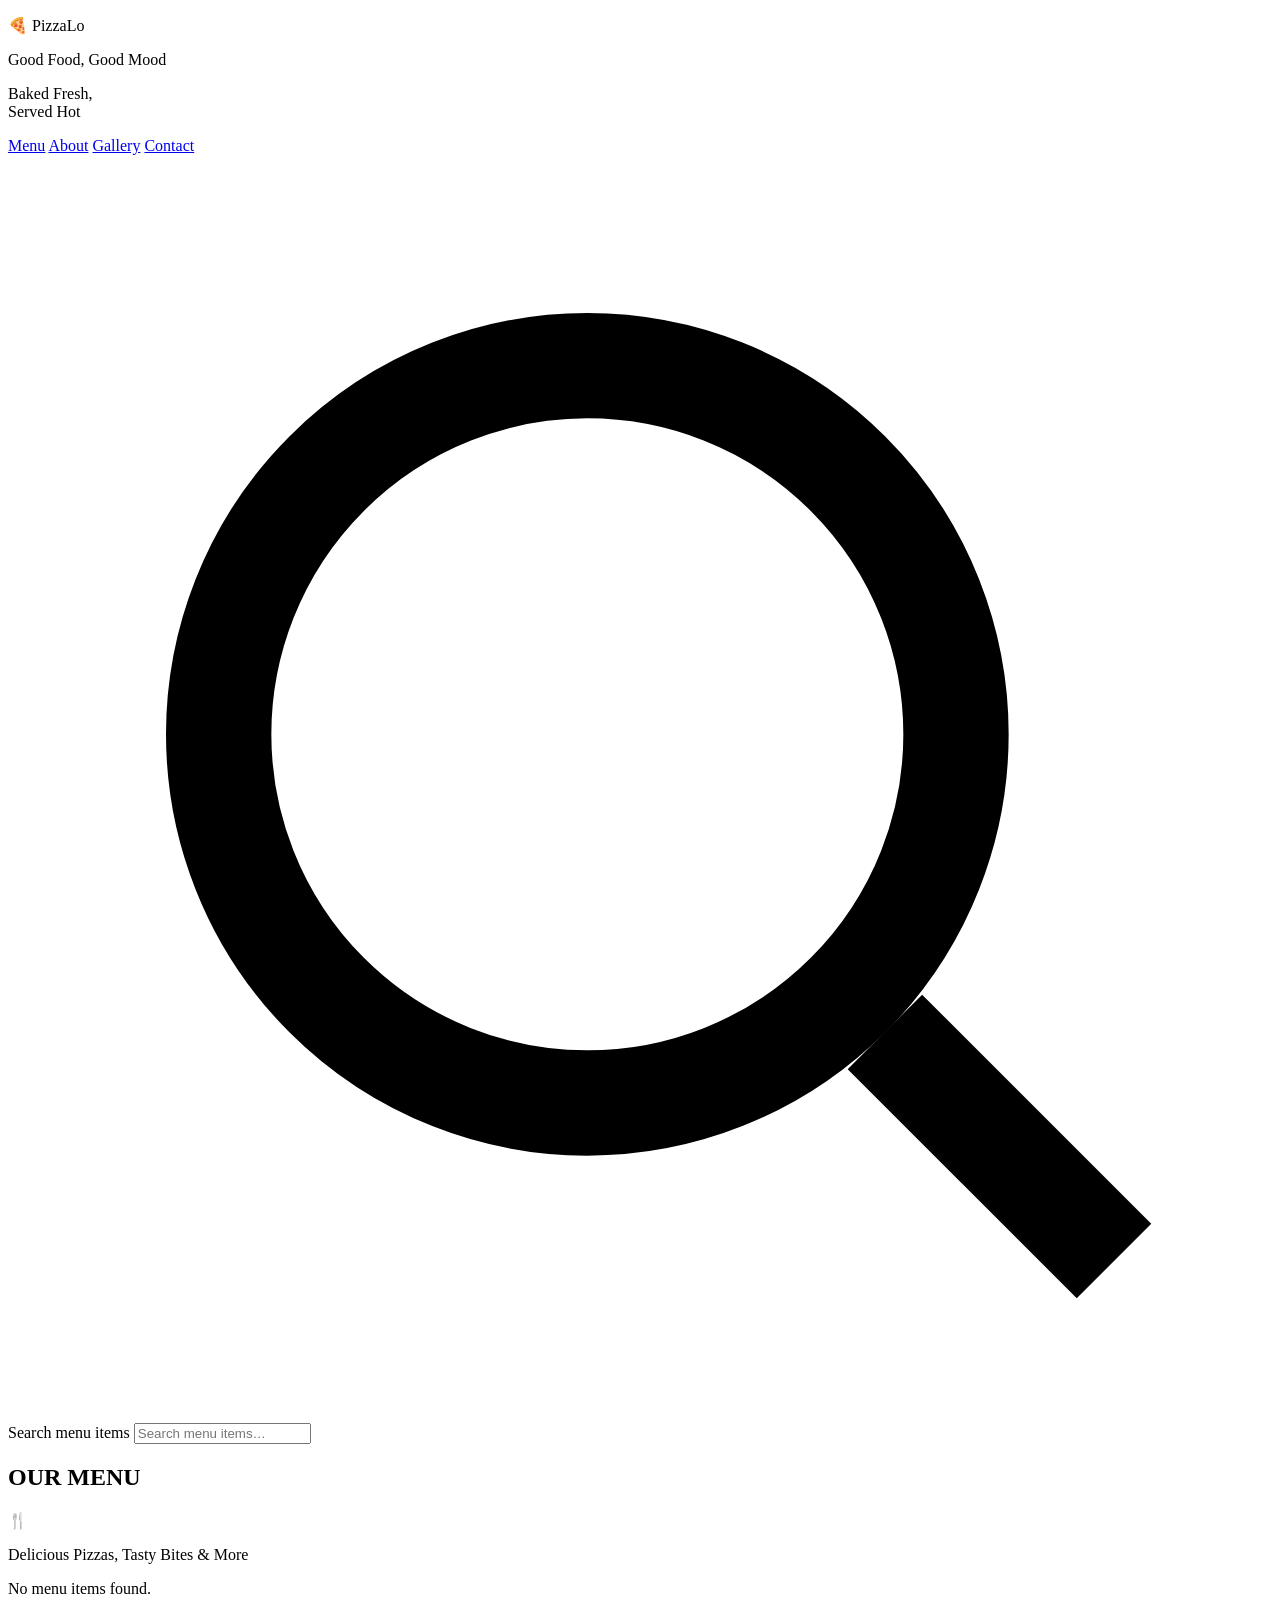
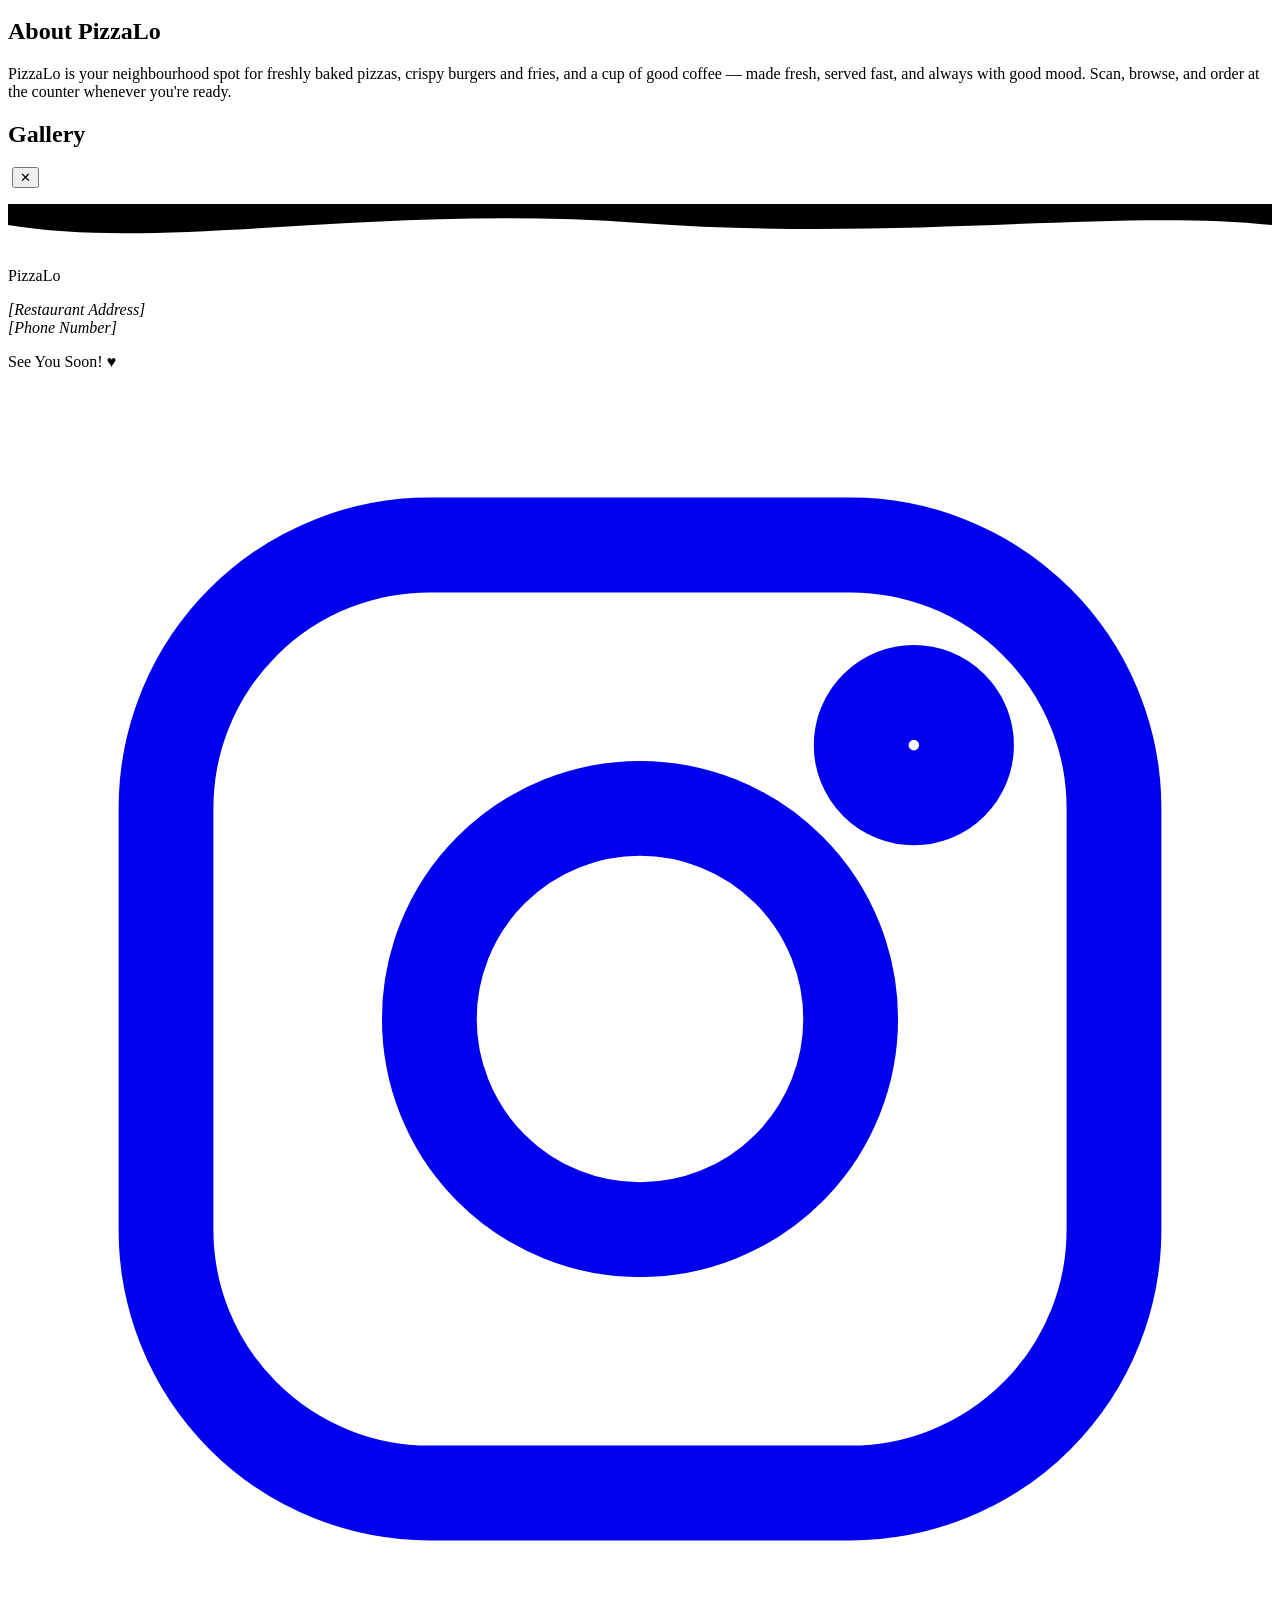
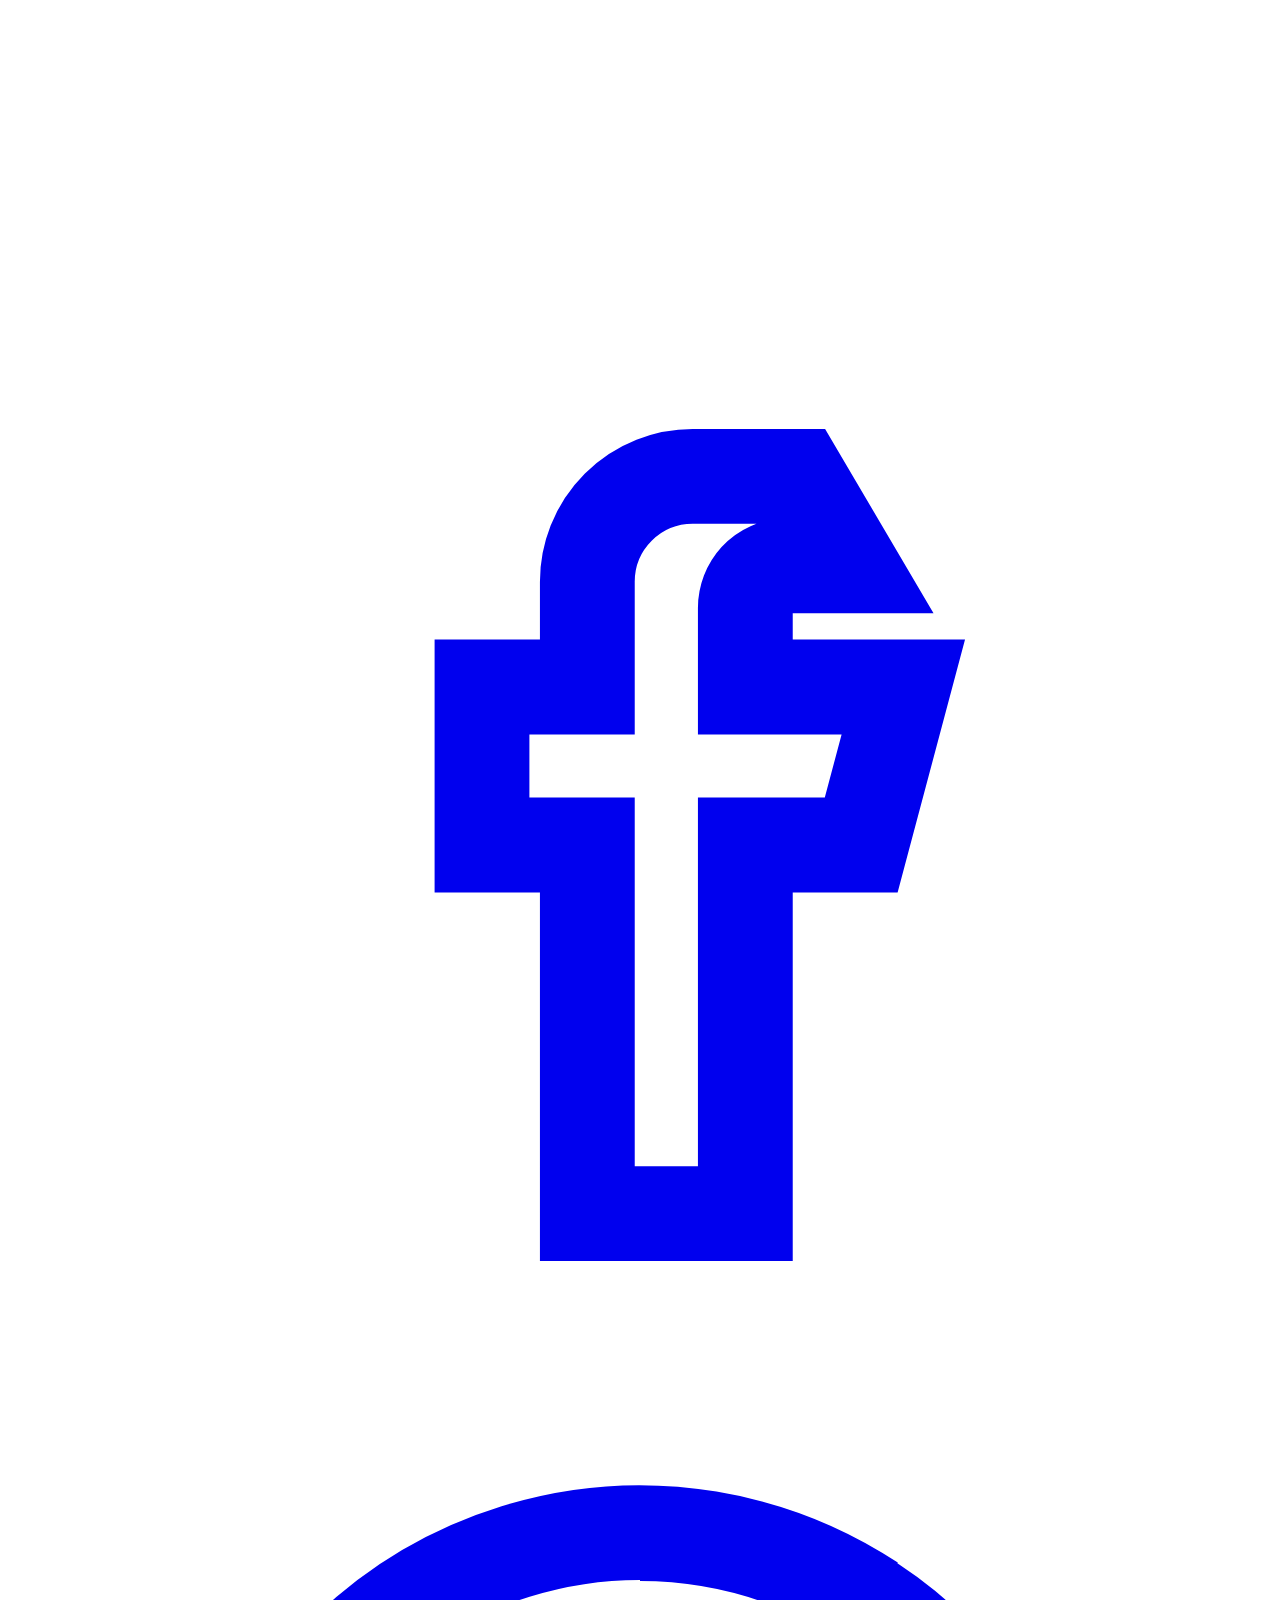
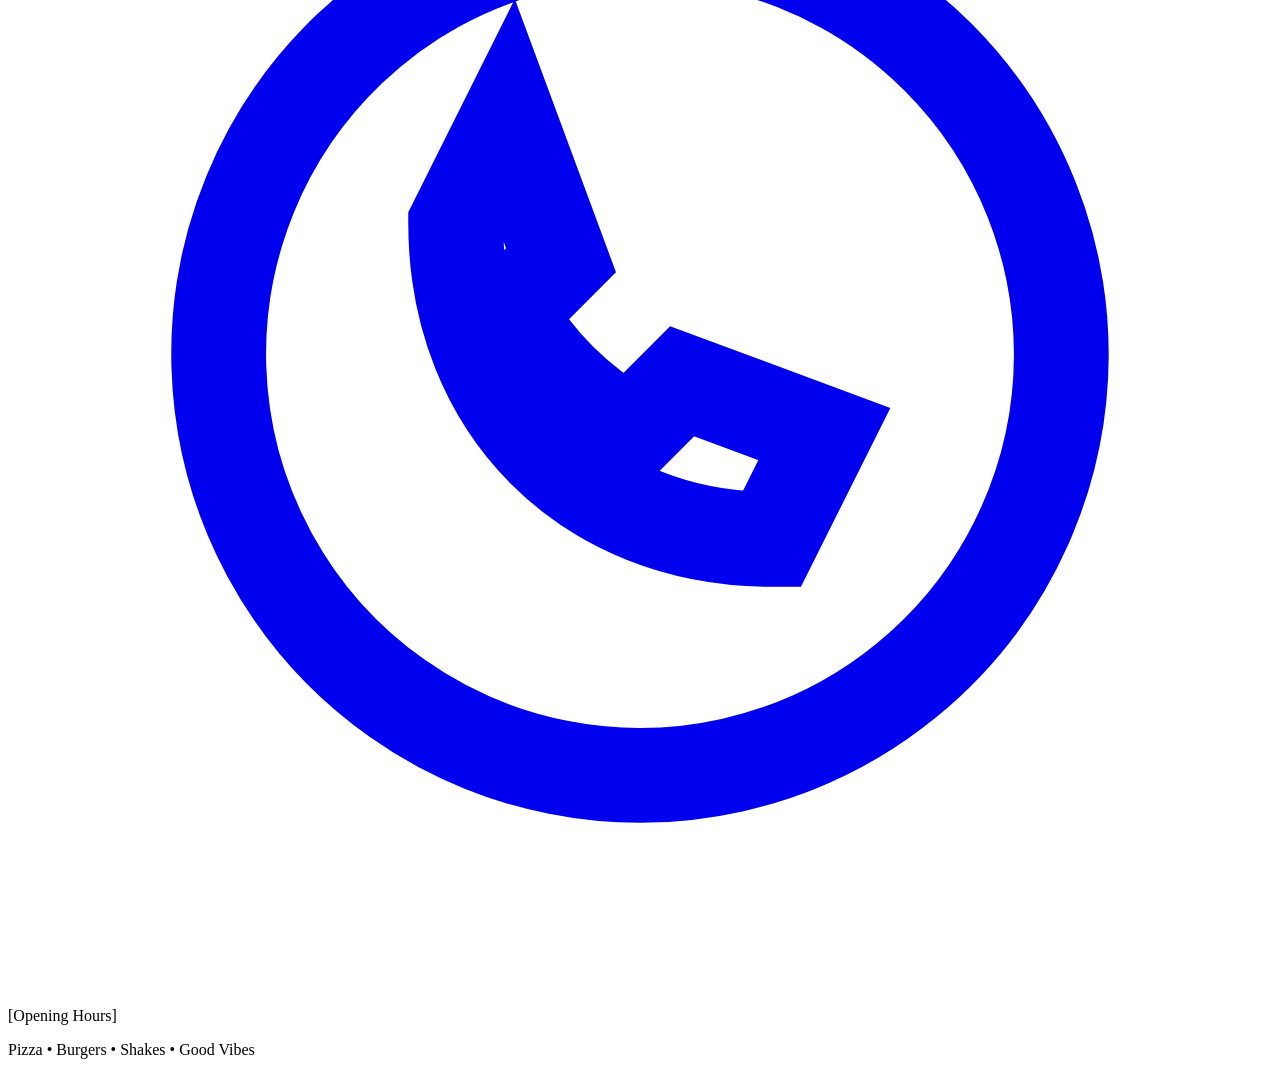
==== index.html @ 0ac421d0 "Create index.html" ====
<!DOCTYPE html>
<html lang="en">
<head>
<meta charset="UTF-8" />
<meta name="viewport" content="width=device-width, initial-scale=1.0, viewport-fit=cover" />
<title>PizzaLo | Digital Menu</title>
<meta name="description" content="PizzaLo's digital menu — freshly baked pizzas, burgers, fries, coffee and shakes. Browse the full menu, search for a dish, and see today's prices." />

<meta property="og:title" content="PizzaLo | Digital Menu" />
<meta property="og:description" content="Good Food, Good Mood. Browse PizzaLo's full menu of pizzas, burgers, fries, coffee and shakes." />
<meta property="og:type" content="website" />

<link rel="icon" href="data:image/svg+xml,<svg xmlns=%22http://www.w3.org/2000/svg%22 viewBox=%220 0 100 100%22><text y=%22.9em%22 font-size=%2290%22>🍕</text></svg>" />

<link rel="preconnect" href="https://fonts.googleapis.com" />
<link rel="preconnect" href="https://fonts.gstatic.com" crossorigin />
<link href="https://fonts.googleapis.com/css2?family=Poppins:wght@500;600;700;800&family=Inter:wght@400;500;600&family=Caveat:wght@600;700&display=swap" rel="stylesheet" />

<link rel="stylesheet" href="style.css" />
</head>
<body>

<!-- ===================== HERO ===================== -->
<header class="hero" style="--hero-image:url('https://images.pexels.com/photos/2741457/pexels-photo-2741457.jpeg?auto=compress&cs=tinysrgb&w=1400');">
  <div class="hero__inner">
    <div class="hero__brand">
      <p class="hero__logo">
        <span class="hero__logo-mark" aria-hidden="true">🍕</span>
        Pizza<span class="hero__logo-lo">Lo</span>
      </p>
      <p class="hero__tagline">Good Food, Good Mood</p>
    </div>
    <p class="hero__flair" aria-hidden="true">Baked Fresh,<br />Served Hot</p>
  </div>
</header>

<!-- ===================== NAVBAR ===================== -->
<nav class="navbar" aria-label="Primary">
  <div class="navbar__inner">
    <div class="navbar__links">
      <a class="navbar__link is-active" href="#menu" data-target="menu">Menu</a>
      <a class="navbar__link" href="#about" data-target="about">About</a>
      <a class="navbar__link" href="#gallery" data-target="gallery">Gallery</a>
      <a class="navbar__link" href="#contact" data-target="contact">Contact</a>
    </div>
    <label class="navbar__search" for="searchInput">
      <svg class="navbar__search-icon" viewBox="0 0 24 24" fill="none" stroke="currentColor" stroke-width="2" aria-hidden="true">
        <circle cx="11" cy="11" r="7"></circle>
        <line x1="21" y1="21" x2="16.65" y2="16.65"></line>
      </svg>
      <span class="visually-hidden">Search menu items</span>
      <input class="navbar__search-input" id="searchInput" type="search" placeholder="Search menu items…" autocomplete="off" />
    </label>
  </div>
</nav>

<main>
  <!-- ===================== MENU INTRO ===================== -->
  <section class="menu-intro" id="menu">
    <h1 class="menu-intro__title">OUR <span>MENU</span></h1>
    <div class="menu-intro__divider" aria-hidden="true">🍴</div>
    <p class="menu-intro__subtitle">Delicious Pizzas, Tasty Bites &amp; More</p>
  </section>

  <!-- ===================== CATEGORY NAV ===================== -->
  <div class="category-nav">
    <div class="category-nav__scroll" id="categoryScroll" role="tablist" aria-label="Menu categories"></div>
  </div>

  <!-- ===================== MENU SECTIONS (rendered by script.js) ===================== -->
  <div class="menu-wrap">
    <div id="menuSections"></div>
    <p class="no-results" id="noResults">No menu items found.</p>
  </div>

  <!-- ===================== ABOUT ===================== -->
  <section class="about-section" id="about">
    <h2 class="section-heading">About PizzaLo</h2>
    <p>PizzaLo is your neighbourhood spot for freshly baked pizzas, crispy burgers and fries, and a cup of good coffee — made fresh, served fast, and always with good mood. Scan, browse, and order at the counter whenever you're ready.</p>
  </section>

  <!-- ===================== GALLERY ===================== -->
  <section class="gallery-section" id="gallery">
    <h2 class="section-heading">Gallery</h2>
    <div class="gallery-grid" id="galleryGrid"></div>
  </section>
</main>

<!-- ===================== ITEM MODAL ===================== -->
<div class="modal-overlay" id="modalOverlay" role="dialog" aria-modal="true" aria-labelledby="modalName">
  <div class="modal">
    <div class="modal__img-wrap">
      <img class="modal__img" id="modalImg" src="" alt="" />
      <button class="modal__close" id="modalClose" type="button" aria-label="Close">✕</button>
    </div>
    <div class="modal__body">
      <p class="modal__name" id="modalName">
        <span class="veg-dot" aria-hidden="true"></span>
        <span id="modalNameText"></span>
      </p>
      <p class="modal__desc" id="modalDesc"></p>
      <p class="modal__price" id="modalPrice"></p>
    </div>
  </div>
</div>

<!-- ===================== FOOTER ===================== -->
<footer class="footer" id="contact">
  <svg class="footer__wave" viewBox="0 0 1200 40" preserveAspectRatio="none" aria-hidden="true">
    <path d="M0,20 C150,45 350,0 600,18 C850,36 1050,4 1200,20 L1200,0 L0,0 Z" style="fill:var(--color-bg)"></path>
  </svg>
  <div class="footer__inner">
    <div class="footer__col">
      <p class="footer__brand">Pizza<span>Lo</span></p>
      <address class="footer__address">
        [Restaurant Address]<br />
        [Phone Number]
      </address>
    </div>

    <div class="footer__middle">
      <p class="footer__see-you">See You Soon! ♥</p>
      <div class="footer__social">
        <a href="#" aria-label="PizzaLo on Instagram">
          <svg viewBox="0 0 24 24" fill="none" stroke="currentColor" stroke-width="1.8"><rect x="3" y="3" width="18" height="18" rx="5"></rect><circle cx="12" cy="12" r="4"></circle><circle cx="17.2" cy="6.8" r="1"></circle></svg>
        </a>
        <a href="#" aria-label="PizzaLo on Facebook">
          <svg viewBox="0 0 24 24" fill="none" stroke="currentColor" stroke-width="1.8"><path d="M15 8h-2a2 2 0 0 0-2 2v2H9v3h2v7h3v-7h2.2l.8-3H14v-1.5c0-.4.3-.8.8-.8H16z"></path></svg>
        </a>
        <a href="#" aria-label="PizzaLo on WhatsApp">
          <svg viewBox="0 0 24 24" fill="none" stroke="currentColor" stroke-width="1.8"><path d="M20 12a8 8 0 1 1-3.6-6.7"></path><path d="M12 4a8 8 0 0 1 8 8"></path><path d="M8.5 9.5c0 3.5 2.5 6 6 6l1-2-2.7-1-1 1c-1-.6-1.8-1.4-2.3-2.3l1-1-1-2.7z"></path></svg>
        </a>
      </div>
    </div>

    <div class="footer__right">
      <p class="footer__hours">[Opening Hours]</p>
      <p class="footer__tags">Pizza • Burgers • Shakes • Good Vibes</p>
    </div>
  </div>
</footer>

<script src="script.js"></script>
</body>
</html>
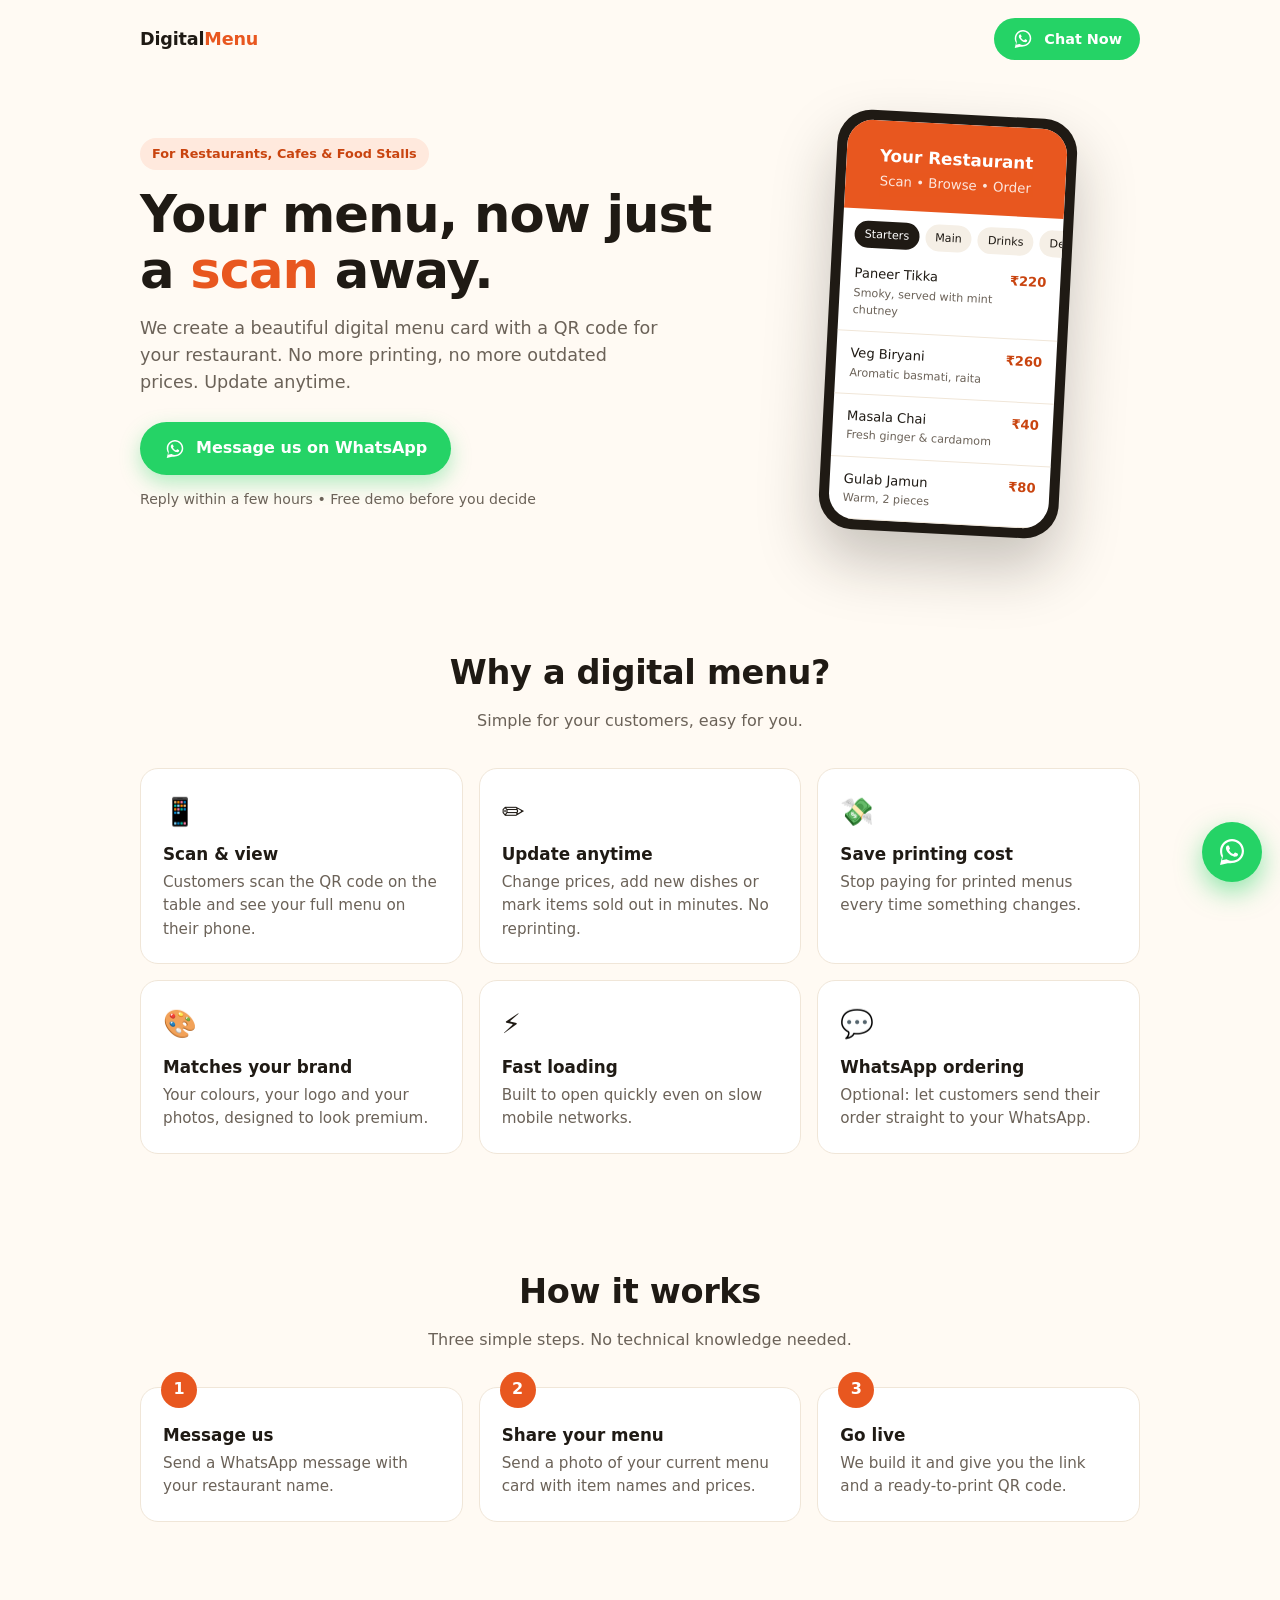
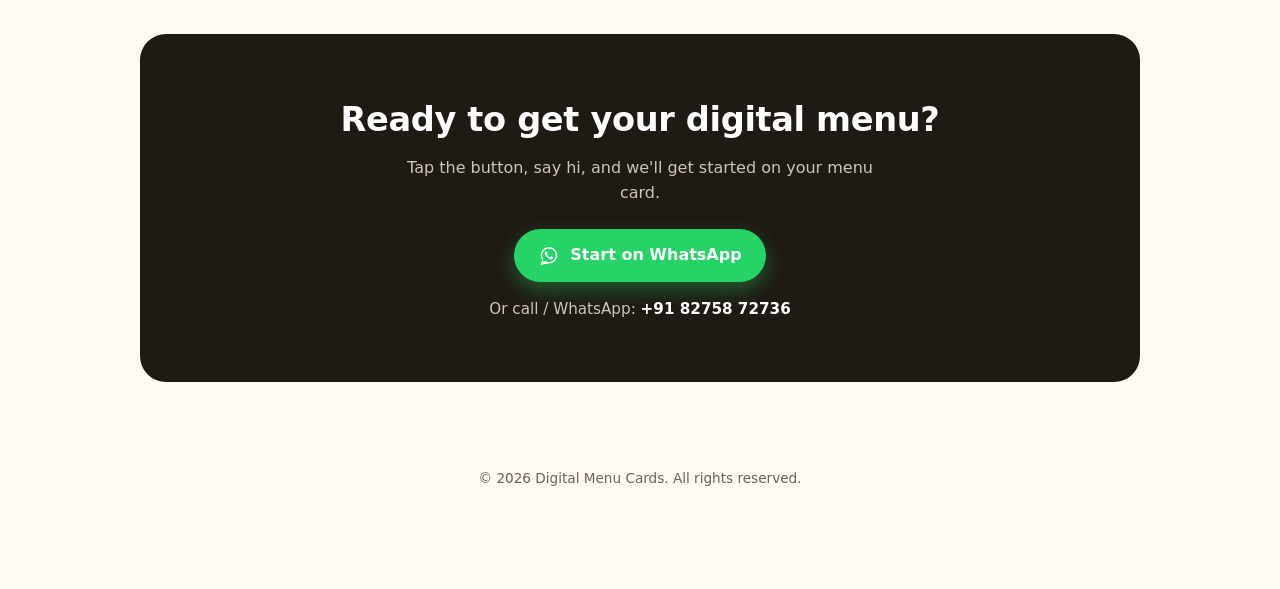
==== commit 004f26e1: "Update index.html" ====
--- a/index.html
+++ b/index.html
@@ -1,145 +1,220 @@
 <!DOCTYPE html>
 <html lang="en">
 <head>
-<meta charset="UTF-8" />
-<meta name="viewport" content="width=device-width, initial-scale=1.0, viewport-fit=cover" />
-<title>PizzaLo | Digital Menu</title>
-<meta name="description" content="PizzaLo's digital menu — freshly baked pizzas, burgers, fries, coffee and shakes. Browse the full menu, search for a dish, and see today's prices." />
-
-<meta property="og:title" content="PizzaLo | Digital Menu" />
-<meta property="og:description" content="Good Food, Good Mood. Browse PizzaLo's full menu of pizzas, burgers, fries, coffee and shakes." />
-<meta property="og:type" content="website" />
-
-<link rel="icon" href="data:image/svg+xml,<svg xmlns=%22http://www.w3.org/2000/svg%22 viewBox=%220 0 100 100%22><text y=%22.9em%22 font-size=%2290%22>🍕</text></svg>" />
-
-<link rel="preconnect" href="https://fonts.googleapis.com" />
-<link rel="preconnect" href="https://fonts.gstatic.com" crossorigin />
-<link href="https://fonts.googleapis.com/css2?family=Poppins:wght@500;600;700;800&family=Inter:wght@400;500;600&family=Caveat:wght@600;700&display=swap" rel="stylesheet" />
-
-<link rel="stylesheet" href="style.css" />
+<meta charset="UTF-8">
+<meta name="viewport" content="width=device-width, initial-scale=1">
+<title>Digital Menu Card for Your Restaurant</title>
+<meta name="description" content="Get a beautiful digital menu card with QR code for your restaurant or cafe. Message us on WhatsApp to get started.">
+<style>
+  :root{
+    --bg:#fffaf3;
+    --ink:#1f1a14;
+    --muted:#6b6258;
+    --brand:#e8571f;
+    --brand-dark:#c9440f;
+    --card:#ffffff;
+    --line:#f0e6d8;
+    --wa:#25d366;
+    --wa-dark:#1ebe5a;
+  }
+  *{box-sizing:border-box;margin:0;padding:0}
+  html{scroll-behavior:smooth}
+  body{
+    font-family:system-ui,-apple-system,"Segoe UI",Roboto,Arial,sans-serif;
+    background:var(--bg);color:var(--ink);line-height:1.55;
+    -webkit-font-smoothing:antialiased;
+  }
+  .wrap{max-width:1040px;margin:0 auto;padding:0 20px}
+
+  /* Header */
+  header{padding:18px 0}
+  header .wrap{display:flex;align-items:center;justify-content:space-between}
+  .logo{font-weight:800;font-size:1.1rem;letter-spacing:-.01em}
+  .logo span{color:var(--brand)}
+
+  /* Buttons */
+  .btn{
+    display:inline-flex;align-items:center;gap:10px;
+    background:var(--wa);color:#fff;text-decoration:none;
+    font-weight:700;font-size:1rem;padding:14px 24px;border-radius:999px;
+    box-shadow:0 8px 20px rgba(37,211,102,.35);
+    transition:transform .15s ease,background .15s ease;
+  }
+  .btn:hover{background:var(--wa-dark);transform:translateY(-2px)}
+  .btn svg{width:22px;height:22px;fill:#fff;flex:none}
+  .btn.small{padding:10px 18px;font-size:.9rem;box-shadow:none}
+
+  /* Hero */
+  .hero{padding:36px 0 56px}
+  .hero .wrap{display:grid;gap:40px;align-items:center}
+  .tag{
+    display:inline-block;background:#ffe9dd;color:var(--brand-dark);
+    font-weight:700;font-size:.8rem;padding:6px 12px;border-radius:999px;margin-bottom:16px;
+  }
+  h1{font-size:clamp(2rem,6vw,3.2rem);line-height:1.1;letter-spacing:-.02em;margin-bottom:16px}
+  h1 em{font-style:normal;color:var(--brand)}
+  .hero p.lead{color:var(--muted);font-size:1.1rem;max-width:520px;margin-bottom:26px}
+  .note{margin-top:14px;font-size:.88rem;color:var(--muted)}
+
+  /* Phone mockup */
+  .phone{
+    width:240px;margin:0 auto;background:#1f1a14;border-radius:34px;padding:10px;
+    box-shadow:0 30px 60px rgba(31,26,20,.25);transform:rotate(3deg);
+  }
+  .screen{background:#fff;border-radius:26px;overflow:hidden;min-height:400px}
+  .screen .top{background:var(--brand);color:#fff;padding:22px 16px 16px;text-align:center}
+  .screen .top b{display:block;font-size:1.05rem}
+  .screen .top small{opacity:.85}
+  .chips{display:flex;gap:6px;padding:12px 12px 4px;overflow:hidden}
+  .chips span{font-size:.7rem;padding:5px 10px;border-radius:999px;background:#f5efe6;white-space:nowrap}
+  .chips span:first-child{background:var(--ink);color:#fff}
+  .item{display:flex;justify-content:space-between;gap:10px;padding:12px 14px;border-bottom:1px solid var(--line);font-size:.82rem}
+  .item small{display:block;color:var(--muted);font-size:.7rem}
+  .item strong{color:var(--brand-dark);white-space:nowrap}
+
+  /* Sections */
+  section{padding:56px 0}
+  h2{font-size:clamp(1.5rem,4vw,2.1rem);letter-spacing:-.01em;margin-bottom:10px;text-align:center}
+  .sub{color:var(--muted);text-align:center;max-width:560px;margin:0 auto 34px}
+
+  .grid{display:grid;gap:16px}
+  .card{background:var(--card);border:1px solid var(--line);border-radius:18px;padding:22px}
+  .card .ico{font-size:1.7rem;margin-bottom:8px}
+  .card h3{font-size:1.05rem;margin-bottom:4px}
+  .card p{color:var(--muted);font-size:.95rem}
+
+  .steps .card{position:relative;padding-top:34px}
+  .num{
+    position:absolute;top:-16px;left:20px;width:36px;height:36px;border-radius:50%;
+    background:var(--brand);color:#fff;font-weight:800;display:grid;place-items:center;
+  }
+
+  /* CTA */
+  .cta{
+    background:var(--ink);color:#fff;border-radius:26px;padding:44px 24px;text-align:center;
+  }
+  .cta h2{color:#fff}
+  .cta p{color:#cfc6ba;margin:0 auto 24px;max-width:480px}
+  .cta .phone-num{display:block;margin-top:16px;color:#cfc6ba;font-size:.95rem}
+  .cta .phone-num a{color:#fff;font-weight:700;text-decoration:none}
+
+  footer{text-align:center;color:var(--muted);font-size:.85rem;padding:30px 0 100px}
+
+  /* Floating WhatsApp */
+  .float{
+    position:fixed;right:18px;bottom:18px;z-index:50;width:60px;height:60px;border-radius:50%;
+    background:var(--wa);display:grid;place-items:center;
+    box-shadow:0 10px 26px rgba(37,211,102,.5);transition:transform .15s ease;
+  }
+  .float:hover{transform:scale(1.08)}
+  .float svg{width:32px;height:32px;fill:#fff}
+
+  @media(min-width:760px){
+    .hero .wrap{grid-template-columns:1.2fr .8fr}
+    .grid.three{grid-template-columns:repeat(3,1fr)}
+    .grid.two{grid-template-columns:repeat(2,1fr)}
+    .cta{padding:60px 40px}
+  }
+</style>
 </head>
 <body>
 
-<!-- ===================== HERO ===================== -->
-<header class="hero" style="--hero-image:url('https://images.pexels.com/photos/2741457/pexels-photo-2741457.jpeg?auto=compress&cs=tinysrgb&w=1400');">
-  <div class="hero__inner">
-    <div class="hero__brand">
-      <p class="hero__logo">
-        <span class="hero__logo-mark" aria-hidden="true">🍕</span>
-        Pizza<span class="hero__logo-lo">Lo</span>
-      </p>
-      <p class="hero__tagline">Good Food, Good Mood</p>
-    </div>
-    <p class="hero__flair" aria-hidden="true">Baked Fresh,<br />Served Hot</p>
+<!-- WhatsApp icon (reused) -->
+<svg width="0" height="0" style="position:absolute" aria-hidden="true">
+  <symbol id="wa" viewBox="0 0 32 32">
+    <path d="M16.003 3C9.375 3 4 8.373 4 15c0 2.385.697 4.607 1.894 6.48L4 29l7.7-1.857A11.94 11.94 0 0 0 16.003 27C22.63 27 28 21.627 28 15S22.63 3 16.003 3zm0 21.8c-1.86 0-3.6-.5-5.1-1.37l-.37-.22-4.57 1.1 1.14-4.45-.24-.38A9.76 9.76 0 0 1 6.2 15c0-5.42 4.4-9.8 9.8-9.8 5.4 0 9.8 4.38 9.8 9.8s-4.4 9.8-9.8 9.8zm5.4-7.34c-.3-.15-1.75-.86-2.02-.96-.27-.1-.47-.15-.67.15-.2.3-.77.96-.94 1.16-.17.2-.35.22-.65.07-.3-.15-1.26-.46-2.4-1.48-.89-.79-1.49-1.77-1.66-2.07-.17-.3-.02-.46.13-.61.14-.13.3-.35.45-.52.15-.17.2-.3.3-.5.1-.2.05-.37-.02-.52-.08-.15-.67-1.62-.92-2.22-.24-.58-.49-.5-.67-.51h-.57c-.2 0-.52.07-.8.37-.27.3-1.04 1.02-1.04 2.48s1.07 2.88 1.22 3.08c.15.2 2.1 3.2 5.08 4.49.71.31 1.26.49 1.7.63.71.23 1.36.2 1.87.12.57-.08 1.75-.72 2-1.41.25-.7.25-1.29.17-1.41-.07-.13-.27-.2-.57-.35z"/>
+  </symbol>
+</svg>
+
+<header>
+  <div class="wrap">
+    <div class="logo">Digital<span>Menu</span></div>
+    <a class="btn small" href="https://wa.me/918275872736?text=Hi%2C%20I%20want%20to%20make%20a%20digital%20menu%20card%20for%20my%20restaurant." target="_blank" rel="noopener">
+      <svg><use href="#wa"/></svg> Chat Now
+    </a>
   </div>
 </header>
 
-<!-- ===================== NAVBAR ===================== -->
-<nav class="navbar" aria-label="Primary">
-  <div class="navbar__inner">
-    <div class="navbar__links">
-      <a class="navbar__link is-active" href="#menu" data-target="menu">Menu</a>
-      <a class="navbar__link" href="#about" data-target="about">About</a>
-      <a class="navbar__link" href="#gallery" data-target="gallery">Gallery</a>
-      <a class="navbar__link" href="#contact" data-target="contact">Contact</a>
-    </div>
-    <label class="navbar__search" for="searchInput">
-      <svg class="navbar__search-icon" viewBox="0 0 24 24" fill="none" stroke="currentColor" stroke-width="2" aria-hidden="true">
-        <circle cx="11" cy="11" r="7"></circle>
-        <line x1="21" y1="21" x2="16.65" y2="16.65"></line>
-      </svg>
-      <span class="visually-hidden">Search menu items</span>
-      <input class="navbar__search-input" id="searchInput" type="search" placeholder="Search menu items…" autocomplete="off" />
-    </label>
+<main>
+  <!-- HERO -->
+  <div class="hero">
+    <div class="wrap">
+      <div>
+        <span class="tag">For Restaurants, Cafes &amp; Food Stalls</span>
+        <h1>Your menu, now just a <em>scan</em> away.</h1>
+        <p class="lead">We create a beautiful digital menu card with a QR code for your restaurant. No more printing, no more outdated prices. Update anytime.</p>
+        <a class="btn" href="https://wa.me/918275872736?text=Hi%2C%20I%20want%20to%20make%20a%20digital%20menu%20card%20for%20my%20restaurant." target="_blank" rel="noopener">
+          <svg><use href="#wa"/></svg> Message us on WhatsApp
+        </a>
+        <p class="note">Reply within a few hours &bull; Free demo before you decide</p>
+      </div>
+
+      <div class="phone" aria-hidden="true">
+        <div class="screen">
+          <div class="top"><b>Your Restaurant</b><small>Scan &bull; Browse &bull; Order</small></div>
+          <div class="chips"><span>Starters</span><span>Main</span><span>Drinks</span><span>Desserts</span></div>
+          <div class="item"><div>Paneer Tikka<small>Smoky, served with mint chutney</small></div><strong>₹220</strong></div>
+          <div class="item"><div>Veg Biryani<small>Aromatic basmati, raita</small></div><strong>₹260</strong></div>
+          <div class="item"><div>Masala Chai<small>Fresh ginger &amp; cardamom</small></div><strong>₹40</strong></div>
+          <div class="item"><div>Gulab Jamun<small>Warm, 2 pieces</small></div><strong>₹80</strong></div>
+        </div>
+      </div>
+    </div>
   </div>
-</nav>
-
-<main>
-  <!-- ===================== MENU INTRO ===================== -->
-  <section class="menu-intro" id="menu">
-    <h1 class="menu-intro__title">OUR <span>MENU</span></h1>
-    <div class="menu-intro__divider" aria-hidden="true">🍴</div>
-    <p class="menu-intro__subtitle">Delicious Pizzas, Tasty Bites &amp; More</p>
+
+  <!-- BENEFITS -->
+  <section>
+    <div class="wrap">
+      <h2>Why a digital menu?</h2>
+      <p class="sub">Simple for your customers, easy for you.</p>
+      <div class="grid three">
+        <div class="card"><div class="ico">📱</div><h3>Scan &amp; view</h3><p>Customers scan the QR code on the table and see your full menu on their phone.</p></div>
+        <div class="card"><div class="ico">✏️</div><h3>Update anytime</h3><p>Change prices, add new dishes or mark items sold out in minutes. No reprinting.</p></div>
+        <div class="card"><div class="ico">💸</div><h3>Save printing cost</h3><p>Stop paying for printed menus every time something changes.</p></div>
+        <div class="card"><div class="ico">🎨</div><h3>Matches your brand</h3><p>Your colours, your logo and your photos, designed to look premium.</p></div>
+        <div class="card"><div class="ico">⚡</div><h3>Fast loading</h3><p>Built to open quickly even on slow mobile networks.</p></div>
+        <div class="card"><div class="ico">💬</div><h3>WhatsApp ordering</h3><p>Optional: let customers send their order straight to your WhatsApp.</p></div>
+      </div>
+    </div>
   </section>
 
-  <!-- ===================== CATEGORY NAV ===================== -->
-  <div class="category-nav">
-    <div class="category-nav__scroll" id="categoryScroll" role="tablist" aria-label="Menu categories"></div>
-  </div>
-
-  <!-- ===================== MENU SECTIONS (rendered by script.js) ===================== -->
-  <div class="menu-wrap">
-    <div id="menuSections"></div>
-    <p class="no-results" id="noResults">No menu items found.</p>
-  </div>
-
-  <!-- ===================== ABOUT ===================== -->
-  <section class="about-section" id="about">
-    <h2 class="section-heading">About PizzaLo</h2>
-    <p>PizzaLo is your neighbourhood spot for freshly baked pizzas, crispy burgers and fries, and a cup of good coffee — made fresh, served fast, and always with good mood. Scan, browse, and order at the counter whenever you're ready.</p>
+  <!-- HOW IT WORKS -->
+  <section>
+    <div class="wrap">
+      <h2>How it works</h2>
+      <p class="sub">Three simple steps. No technical knowledge needed.</p>
+      <div class="grid three steps" style="margin-top:28px">
+        <div class="card"><div class="num">1</div><h3>Message us</h3><p>Send a WhatsApp message with your restaurant name.</p></div>
+        <div class="card"><div class="num">2</div><h3>Share your menu</h3><p>Send a photo of your current menu card with item names and prices.</p></div>
+        <div class="card"><div class="num">3</div><h3>Go live</h3><p>We build it and give you the link and a ready-to-print QR code.</p></div>
+      </div>
+    </div>
   </section>
 
-  <!-- ===================== GALLERY ===================== -->
-  <section class="gallery-section" id="gallery">
-    <h2 class="section-heading">Gallery</h2>
-    <div class="gallery-grid" id="galleryGrid"></div>
+  <!-- CTA -->
+  <section>
+    <div class="wrap">
+      <div class="cta">
+        <h2>Ready to get your digital menu?</h2>
+        <p>Tap the button, say hi, and we'll get started on your menu card.</p>
+        <a class="btn" href="https://wa.me/918275872736?text=Hi%2C%20I%20want%20to%20make%20a%20digital%20menu%20card%20for%20my%20restaurant." target="_blank" rel="noopener">
+          <svg><use href="#wa"/></svg> Start on WhatsApp
+        </a>
+        <span class="phone-num">Or call / WhatsApp: <a href="tel:+918275872736">+91 82758 72736</a></span>
+      </div>
+    </div>
   </section>
 </main>
 
-<!-- ===================== ITEM MODAL ===================== -->
-<div class="modal-overlay" id="modalOverlay" role="dialog" aria-modal="true" aria-labelledby="modalName">
-  <div class="modal">
-    <div class="modal__img-wrap">
-      <img class="modal__img" id="modalImg" src="" alt="" />
-      <button class="modal__close" id="modalClose" type="button" aria-label="Close">✕</button>
-    </div>
-    <div class="modal__body">
-      <p class="modal__name" id="modalName">
-        <span class="veg-dot" aria-hidden="true"></span>
-        <span id="modalNameText"></span>
-      </p>
-      <p class="modal__desc" id="modalDesc"></p>
-      <p class="modal__price" id="modalPrice"></p>
-    </div>
-  </div>
-</div>
-
-<!-- ===================== FOOTER ===================== -->
-<footer class="footer" id="contact">
-  <svg class="footer__wave" viewBox="0 0 1200 40" preserveAspectRatio="none" aria-hidden="true">
-    <path d="M0,20 C150,45 350,0 600,18 C850,36 1050,4 1200,20 L1200,0 L0,0 Z" style="fill:var(--color-bg)"></path>
-  </svg>
-  <div class="footer__inner">
-    <div class="footer__col">
-      <p class="footer__brand">Pizza<span>Lo</span></p>
-      <address class="footer__address">
-        [Restaurant Address]<br />
-        [Phone Number]
-      </address>
-    </div>
-
-    <div class="footer__middle">
-      <p class="footer__see-you">See You Soon! ♥</p>
-      <div class="footer__social">
-        <a href="#" aria-label="PizzaLo on Instagram">
-          <svg viewBox="0 0 24 24" fill="none" stroke="currentColor" stroke-width="1.8"><rect x="3" y="3" width="18" height="18" rx="5"></rect><circle cx="12" cy="12" r="4"></circle><circle cx="17.2" cy="6.8" r="1"></circle></svg>
-        </a>
-        <a href="#" aria-label="PizzaLo on Facebook">
-          <svg viewBox="0 0 24 24" fill="none" stroke="currentColor" stroke-width="1.8"><path d="M15 8h-2a2 2 0 0 0-2 2v2H9v3h2v7h3v-7h2.2l.8-3H14v-1.5c0-.4.3-.8.8-.8H16z"></path></svg>
-        </a>
-        <a href="#" aria-label="PizzaLo on WhatsApp">
-          <svg viewBox="0 0 24 24" fill="none" stroke="currentColor" stroke-width="1.8"><path d="M20 12a8 8 0 1 1-3.6-6.7"></path><path d="M12 4a8 8 0 0 1 8 8"></path><path d="M8.5 9.5c0 3.5 2.5 6 6 6l1-2-2.7-1-1 1c-1-.6-1.8-1.4-2.3-2.3l1-1-1-2.7z"></path></svg>
-        </a>
-      </div>
-    </div>
-
-    <div class="footer__right">
-      <p class="footer__hours">[Opening Hours]</p>
-      <p class="footer__tags">Pizza • Burgers • Shakes • Good Vibes</p>
-    </div>
-  </div>
+<footer>
+  <div class="wrap">&copy; <span id="y"></span> Digital Menu Cards. All rights reserved.</div>
 </footer>
 
-<script src="script.js"></script>
+<!-- Floating WhatsApp button -->
+<a class="float" href="https://wa.me/918275872736?text=Hi%2C%20I%20want%20to%20make%20a%20digital%20menu%20card%20for%20my%20restaurant." target="_blank" rel="noopener" aria-label="Chat on WhatsApp">
+  <svg><use href="#wa"/></svg>
+</a>
+
+<script>document.getElementById('y').textContent = new Date().getFullYear();</script>
 </body>
 </html>
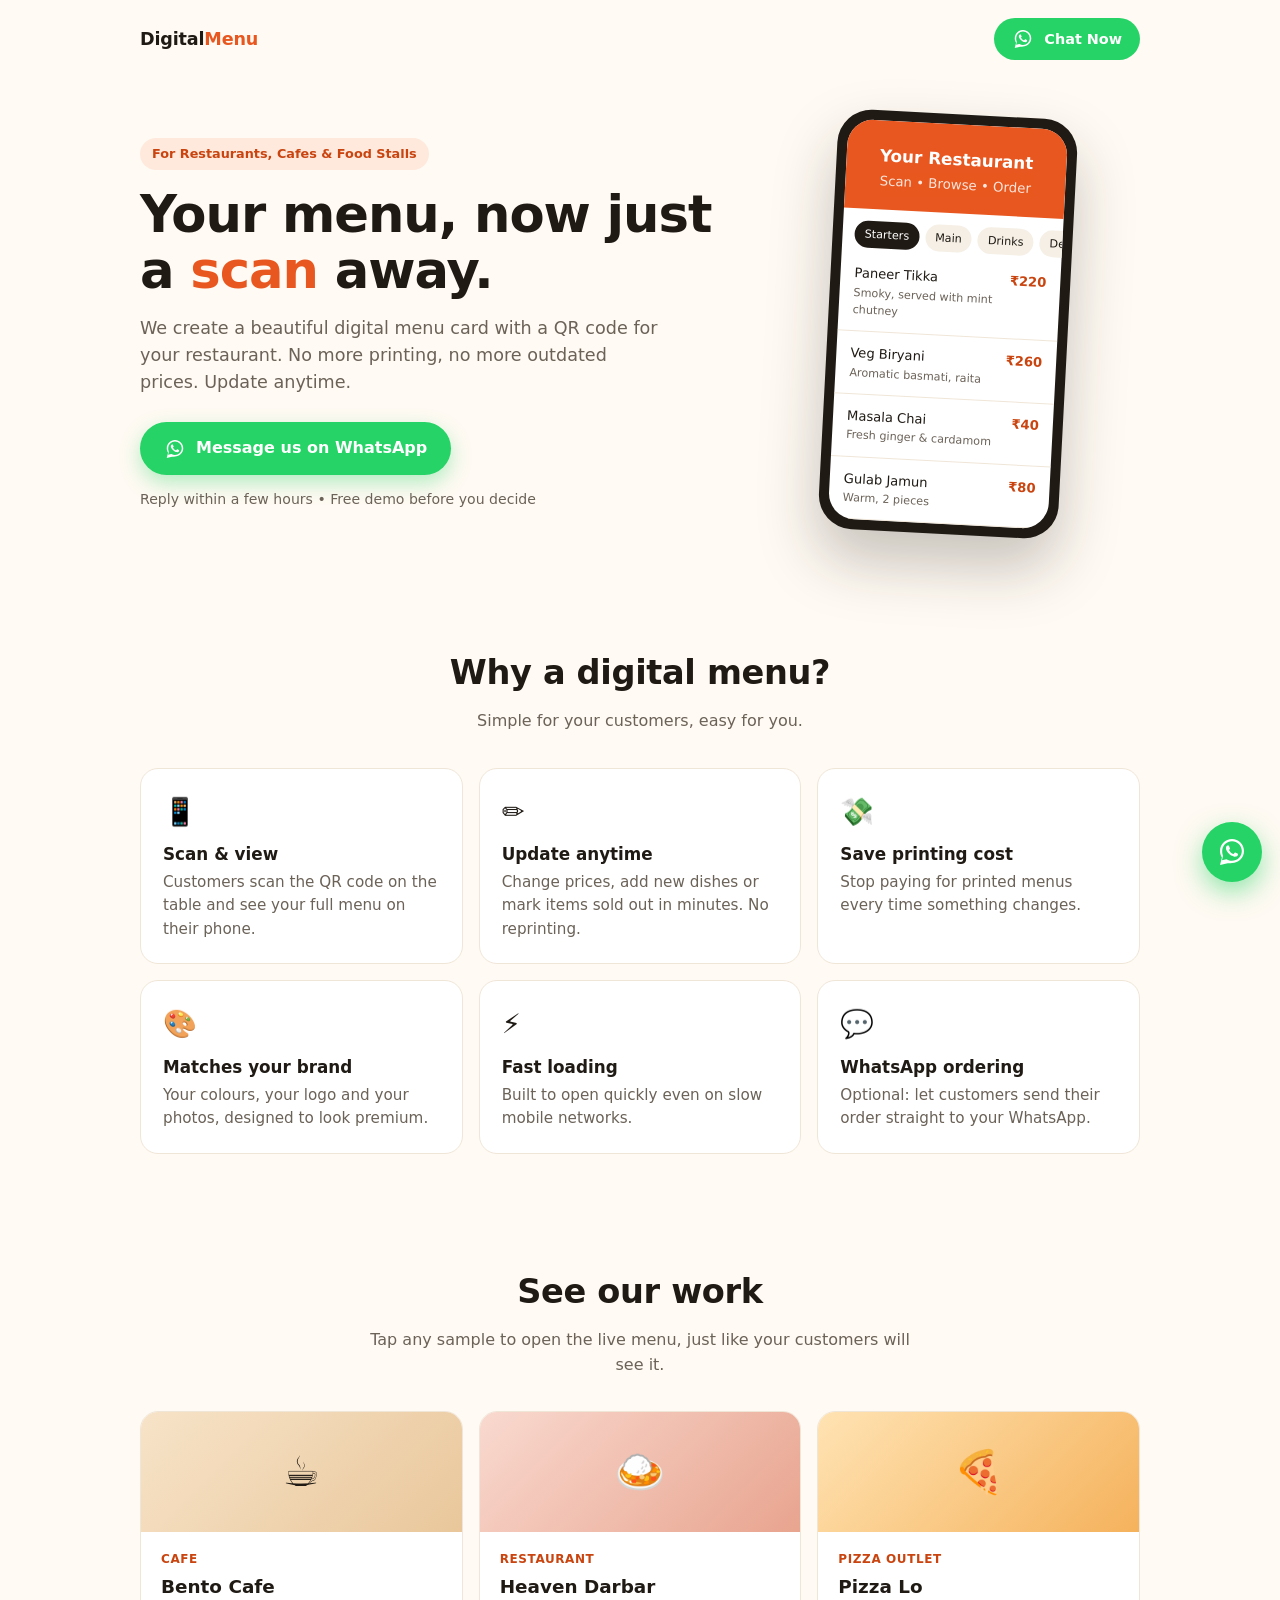
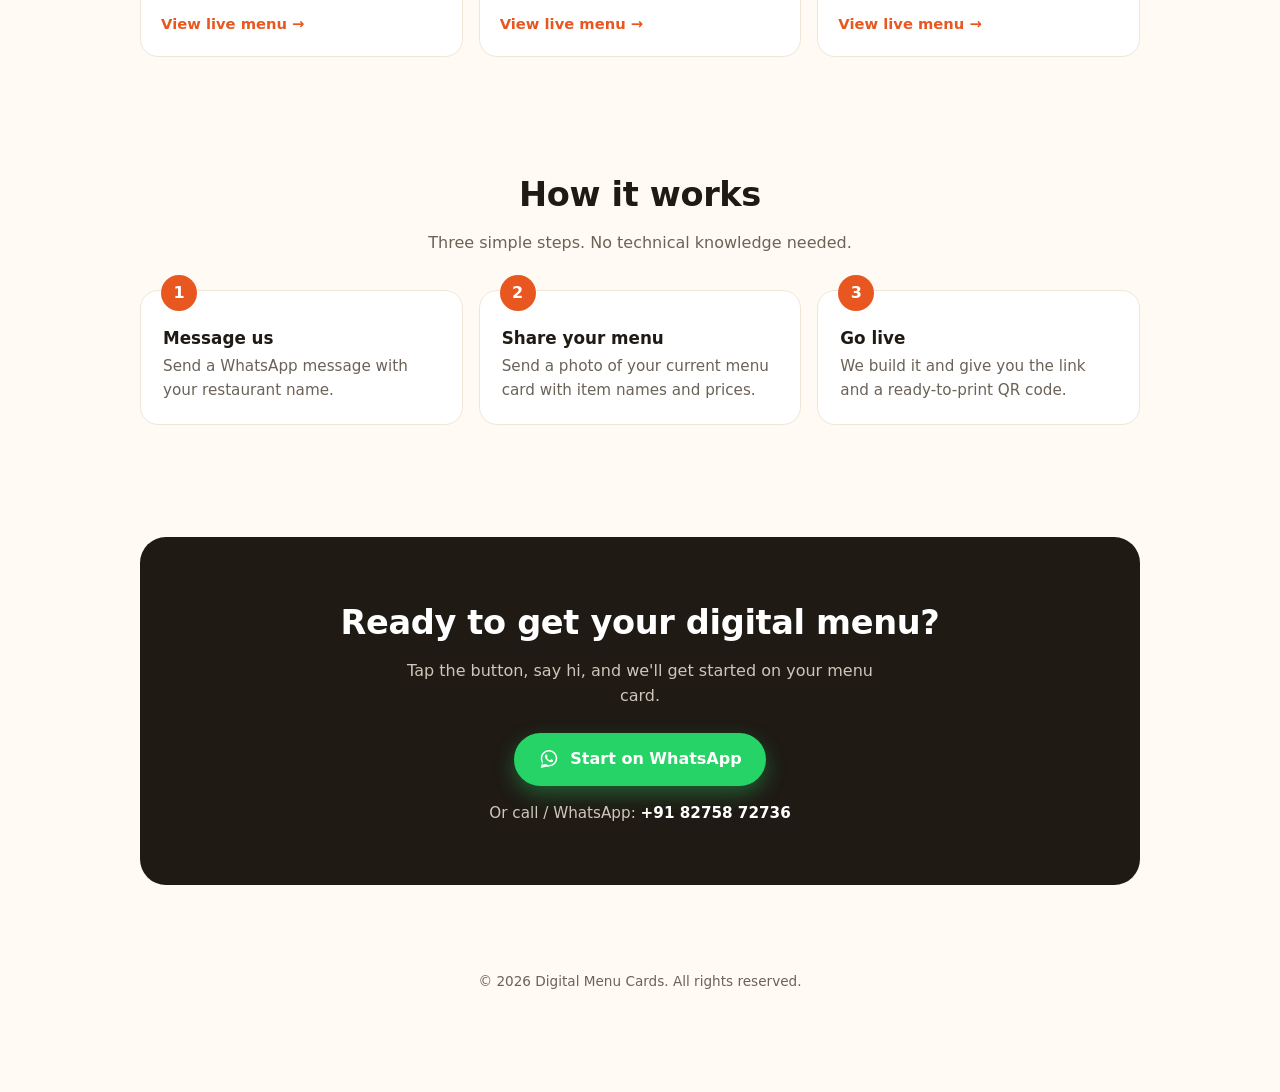
==== commit 9bc4df3f: "Update index.html" ====
--- a/index.html
+++ b/index.html
@@ -89,6 +89,22 @@
     background:var(--brand);color:#fff;font-weight:800;display:grid;place-items:center;
   }
 
+  /* Samples */
+  .sample{
+    display:block;text-decoration:none;color:inherit;background:var(--card);
+    border:1px solid var(--line);border-radius:18px;overflow:hidden;
+    transition:transform .15s ease,box-shadow .15s ease;
+  }
+  .sample:hover{transform:translateY(-4px);box-shadow:0 14px 30px rgba(31,26,20,.12)}
+  .sample .thumb{height:120px;display:grid;place-items:center;font-size:2.6rem}
+  .sample.s1 .thumb{background:linear-gradient(135deg,#f7e3c8,#e9c79b)}
+  .sample.s2 .thumb{background:linear-gradient(135deg,#f9d9cf,#e8a48f)}
+  .sample.s3 .thumb{background:linear-gradient(135deg,#ffe3b3,#f5b25c)}
+  .sample .body{padding:18px 20px 20px}
+  .sample .kind{font-size:.75rem;font-weight:700;color:var(--brand-dark);text-transform:uppercase;letter-spacing:.05em}
+  .sample h3{font-size:1.15rem;margin:4px 0 10px}
+  .sample .view{font-weight:700;font-size:.92rem;color:var(--brand)}
+
   /* CTA */
   .cta{
     background:var(--ink);color:#fff;border-radius:26px;padding:44px 24px;text-align:center;
@@ -178,6 +194,28 @@
     </div>
   </section>
 
+  <!-- SAMPLES -->
+  <section id="samples">
+    <div class="wrap">
+      <h2>See our work</h2>
+      <p class="sub">Tap any sample to open the live menu, just like your customers will see it.</p>
+      <div class="grid three">
+        <a class="sample s1" href="https://menu-cards.pages.dev/bento-cafe" target="_blank" rel="noopener">
+          <div class="thumb">☕</div>
+          <div class="body"><div class="kind">Cafe</div><h3>Bento Cafe</h3><span class="view">View live menu &rarr;</span></div>
+        </a>
+        <a class="sample s2" href="https://menu-cards.pages.dev/heaven-darbar" target="_blank" rel="noopener">
+          <div class="thumb">🍛</div>
+          <div class="body"><div class="kind">Restaurant</div><h3>Heaven Darbar</h3><span class="view">View live menu &rarr;</span></div>
+        </a>
+        <a class="sample s3" href="https://menu-cards.pages.dev/pizza-lo" target="_blank" rel="noopener">
+          <div class="thumb">🍕</div>
+          <div class="body"><div class="kind">Pizza Outlet</div><h3>Pizza Lo</h3><span class="view">View live menu &rarr;</span></div>
+        </a>
+      </div>
+    </div>
+  </section>
+
   <!-- HOW IT WORKS -->
   <section>
     <div class="wrap">
